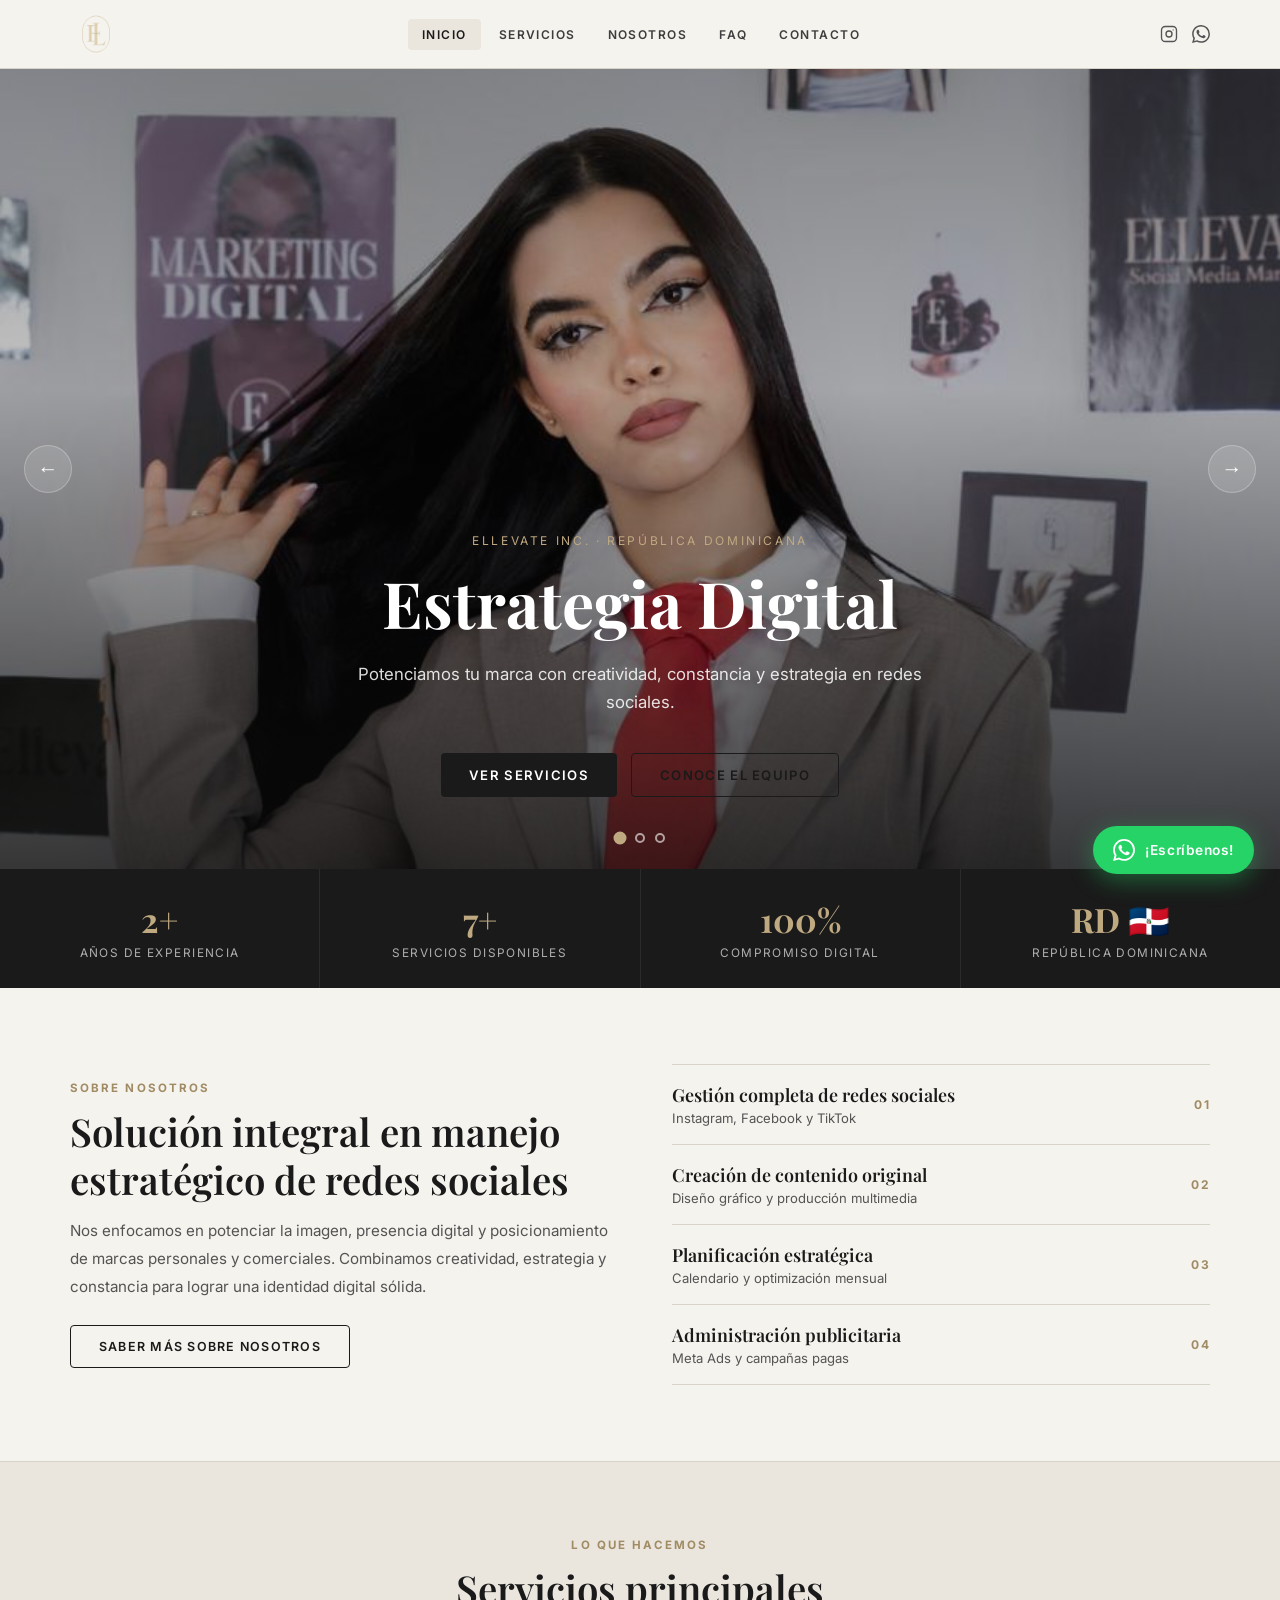
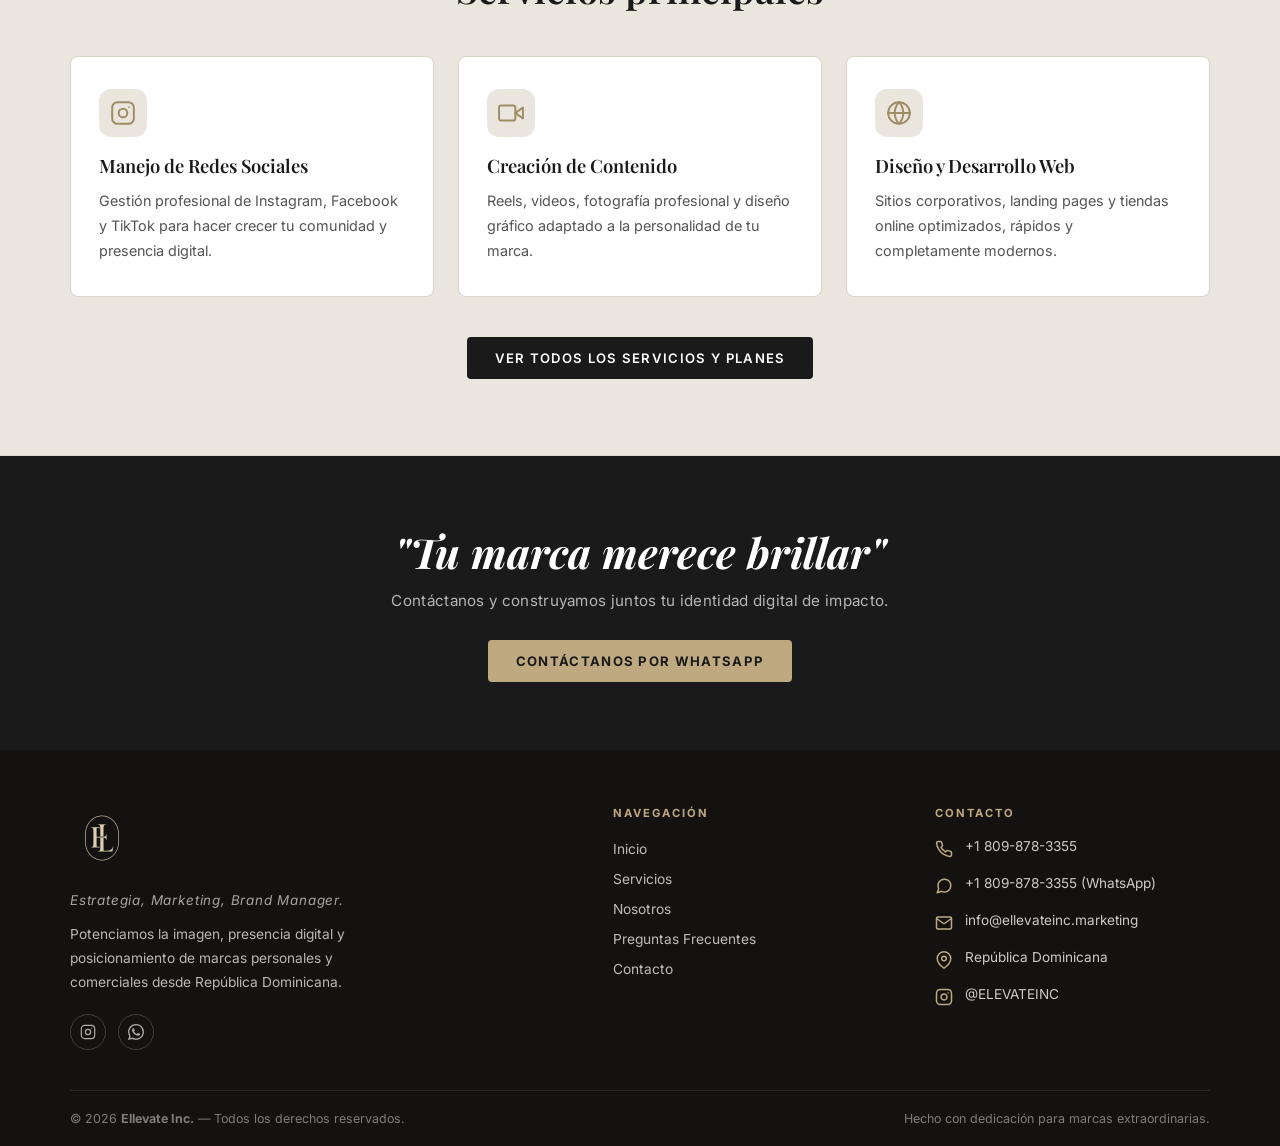
==== index.html @ 8d4e355f "feat: Initial static release for Ellevate Inc. ready for GitHub Pages" ====
<!DOCTYPE html>
<html lang="es">
<head>
  <meta charset="UTF-8">
  <meta name="viewport" content="width=device-width, initial-scale=1.0">
  <meta name="description" content="Ellevate Inc. es tu agencia de estrategia, marketing digital y manejo de redes sociales en República Dominicana. Creatividad, constancia y resultados reales.">
  <meta property="og:title" content="Ellevate Inc. — Agencia de Marketing Digital en República Dominicana">
  <meta property="og:description" content="Estrategia, Marketing, Brand Manager en República Dominicana.">
  <meta property="og:type" content="website">
  <meta property="og:locale" content="es_DO">
  <link rel="icon" href="assets/logos/logo.png" type="image/png">
  <title>Ellevate Inc. — Agencia de Marketing Digital en República Dominicana</title>
  
  <link rel="preconnect" href="https://fonts.googleapis.com">
  <link rel="preconnect" href="https://fonts.gstatic.com" crossorigin>
  <link href="https://fonts.googleapis.com/css2?family=Playfair+Display:ital,wght@0,400;0,500;0,600;0,700;1,400;1,500&family=Inter:wght@300;400;500;600;700&display=swap" rel="stylesheet">
  <link rel="stylesheet" href="css/style.css">
</head>
<body>

  <!-- ======= HEADER ======= -->
  <header class="site-header">
    <div class="container">
      <div class="header-inner">

        <!-- Logo -->
        <a href="index.html" class="logo">
          <img src="assets/logos/logo.png" alt="Ellevate Inc." class="logo-img">
        </a>

        <!-- Hamburger Móvil -->
        <button class="nav-toggle" id="navToggle" aria-label="Abrir menú">
          <span></span><span></span><span></span>
        </button>

        <!-- Navegación Principal -->
        <nav class="main-nav" id="mainNav" aria-label="Menú principal">
          <ul>
            <li><a href="index.html" class="active">Inicio</a></li>
            <li><a href="servicios.html">Servicios</a></li>
            <li><a href="nosotros.html">Nosotros</a></li>
            <li><a href="faq.html">FAQ</a></li>
            <li><a href="contacto.html">Contacto</a></li>
          </ul>
        </nav>

        <!-- Iconos Sociales en Header -->
        <div class="header-socials">
          <a href="https://instagram.com/ELEVATEINC" target="_blank" rel="noopener" aria-label="Instagram">
            <svg viewBox="0 0 24 24" fill="none" stroke="currentColor" stroke-width="1.8" stroke-linecap="round" stroke-linejoin="round">
              <rect x="2" y="2" width="20" height="20" rx="5" ry="5"/>
              <circle cx="12" cy="12" r="4"/>
              <circle cx="17.5" cy="6.5" r=".8" fill="currentColor" stroke="none"/>
            </svg>
          </a>
          <a href="https://wa.me/18098783355" target="_blank" rel="noopener" aria-label="WhatsApp">
            <svg viewBox="0 0 24 24" fill="currentColor">
              <path d="M17.472 14.382c-.297-.149-1.758-.867-2.03-.967-.273-.099-.471-.148-.67.15-.197.297-.767.966-.94 1.164-.173.199-.347.223-.644.075-.297-.15-1.255-.463-2.39-1.475-.883-.788-1.48-1.761-1.653-2.059-.173-.297-.018-.458.13-.606.134-.133.298-.347.446-.52.149-.174.198-.298.298-.497.099-.198.05-.371-.025-.52-.075-.149-.669-1.612-.916-2.207-.242-.579-.487-.5-.669-.51-.173-.008-.371-.01-.57-.01-.198 0-.52.074-.792.372-.272.297-1.04 1.016-1.04 2.479 0 1.462 1.065 2.875 1.213 3.074.149.198 2.096 3.2 5.077 4.487.709.306 1.262.489 1.694.625.712.227 1.36.195 1.871.118.571-.085 1.758-.719 2.006-1.413.248-.694.248-1.289.173-1.413-.074-.124-.272-.198-.57-.347m-5.421 7.403h-.004a9.87 9.87 0 01-5.031-1.378l-.361-.214-3.741.982.998-3.648-.235-.374a9.86 9.86 0 01-1.51-5.26c.001-5.45 4.436-9.884 9.888-9.884 2.64 0 5.122 1.03 6.988 2.898a9.825 9.825 0 012.893 6.994c-.003 5.45-4.437 9.884-9.885 9.884m8.413-18.297A11.815 11.815 0 0012.05 0C5.495 0 .16 5.335.157 11.892c0 2.096.547 4.142 1.588 5.945L.057 24l6.305-1.654a11.882 11.882 0 005.683 1.448h.005c6.554 0 11.89-5.335 11.893-11.893a11.821 11.821 0 00-3.48-8.413z"/>
            </svg>
          </a>
        </div>

      </div>
    </div>
  </header>

  <main>

    <!-- ═══════════════════════════════════════════════
         CARRUSEL PRINCIPAL
    ════════════════════════════════════════════════ -->
    <section class="hero-carousel" id="heroCarousel" aria-label="Carrusel principal">

      <!-- Slide 1 -->
      <div class="slide active" data-index="0">
        <div class="slide-bg" style="background-image:url('assets/ellevate4.jpeg')"></div>
        <div class="slide-overlay"></div>
        <div class="slide-content">
          <span class="slide-eyebrow">Ellevate Inc. · República Dominicana</span>
          <h1 class="slide-title">Estrategia Digital</h1>
          <p class="slide-desc">Potenciamos tu marca con creatividad, constancia y estrategia en redes sociales.</p>
          <div class="slide-cta">
            <a href="servicios.html" class="btn btn-dark">Ver Servicios</a>
            <a href="nosotros.html" class="btn btn-outline">Conoce el equipo</a>
          </div>
        </div>
      </div>

      <!-- Slide 2 -->
      <div class="slide" data-index="1">
        <div class="slide-bg" style="background-image:url('assets/ellevate5.jpeg')"></div>
        <div class="slide-overlay"></div>
        <div class="slide-content">
          <span class="slide-eyebrow">Ellevate Inc. · República Dominicana</span>
          <h1 class="slide-title">Contenido que Conecta</h1>
          <p class="slide-desc">Creamos contenido original que genera comunidad y convierte seguidores en clientes.</p>
          <div class="slide-cta">
            <a href="servicios.html" class="btn btn-dark">Ver Servicios</a>
            <a href="nosotros.html" class="btn btn-outline">Conoce el equipo</a>
          </div>
        </div>
      </div>

      <!-- Slide 3 -->
      <div class="slide" data-index="2">
        <div class="slide-bg" style="background-image:url('assets/ellevate6.jpeg')"></div>
        <div class="slide-overlay"></div>
        <div class="slide-content">
          <span class="slide-eyebrow">Ellevate Inc. · República Dominicana</span>
          <h1 class="slide-title">Resultados Reales</h1>
          <p class="slide-desc">Medimos cada acción y optimizamos para que tu inversión se traduzca en crecimiento.</p>
          <div class="slide-cta">
            <a href="servicios.html" class="btn btn-dark">Ver Servicios</a>
            <a href="nosotros.html" class="btn btn-outline">Conoce el equipo</a>
          </div>
        </div>
      </div>

      <!-- Flechas -->
      <button class="carousel-arrow prev" onclick="carouselMove(-1)" aria-label="Anterior">&#8592;</button>
      <button class="carousel-arrow next" onclick="carouselMove(1)" aria-label="Siguiente">&#8594;</button>

      <!-- Dots -->
      <div class="carousel-dots" id="carouselDots">
        <button class="c-dot active" onclick="goToSlide(0)" aria-label="Slide 1"></button>
        <button class="c-dot" onclick="goToSlide(1)" aria-label="Slide 2"></button>
        <button class="c-dot" onclick="goToSlide(2)" aria-label="Slide 3"></button>
      </div>

    </section>

    <!-- Barra de estadísticas -->
    <div class="stats-strip">
      <div class="stat-pill">
        <span class="stat-num">2+</span>
        <span class="stat-lbl">Años de experiencia</span>
      </div>
      <div class="stat-pill">
        <span class="stat-num">7+</span>
        <span class="stat-lbl">Servicios disponibles</span>
      </div>
      <div class="stat-pill">
        <span class="stat-num">100%</span>
        <span class="stat-lbl">Compromiso digital</span>
      </div>
      <div class="stat-pill">
        <span class="stat-num">RD 🇩🇴</span>
        <span class="stat-lbl">República Dominicana</span>
      </div>
    </div>

    <!-- ═══════════════════════════════════════════════
         SOBRE NOSOTROS
    ════════════════════════════════════════════════ -->
    <section class="section">
      <div class="container">
        <div style="display:grid;grid-template-columns:repeat(auto-fit,minmax(320px,1fr));gap:64px;align-items:center;">
          <div>
            <p class="section-label">Sobre Nosotros</p>
            <h2 class="section-title">Solución integral en manejo estratégico de redes sociales</h2>
            <p style="color:var(--ink-muted);line-height:1.85;margin-bottom:24px;font-size:.95rem;">
              Nos enfocamos en potenciar la imagen, presencia digital y posicionamiento de marcas personales y comerciales. Combinamos creatividad, estrategia y constancia para lograr una identidad digital sólida.
            </p>
            <a href="nosotros.html" class="btn btn-outline" style="font-size:.78rem;">Saber más sobre nosotros</a>
          </div>

          <div>
            <div style="display:flex;flex-direction:column;gap:0;">
              <div class="list-row fade-up">
                <div>
                  <div class="list-row-title">Gestión completa de redes sociales</div>
                  <div style="font-size:.82rem;color:var(--ink-muted);margin-top:4px;">Instagram, Facebook y TikTok</div>
                </div>
                <span style="font-size:.75rem;letter-spacing:.12em;text-transform:uppercase;color:var(--gold-dark);font-weight:700;">01</span>
              </div>
              <div class="list-row fade-up">
                <div>
                  <div class="list-row-title">Creación de contenido original</div>
                  <div style="font-size:.82rem;color:var(--ink-muted);margin-top:4px;">Diseño gráfico y producción multimedia</div>
                </div>
                <span style="font-size:.75rem;letter-spacing:.12em;text-transform:uppercase;color:var(--gold-dark);font-weight:700;">02</span>
              </div>
              <div class="list-row fade-up">
                <div>
                  <div class="list-row-title">Planificación estratégica</div>
                  <div style="font-size:.82rem;color:var(--ink-muted);margin-top:4px;">Calendario y optimización mensual</div>
                </div>
                <span style="font-size:.75rem;letter-spacing:.12em;text-transform:uppercase;color:var(--gold-dark);font-weight:700;">03</span>
              </div>
              <div class="list-row fade-up">
                <div>
                  <div class="list-row-title">Administración publicitaria</div>
                  <div style="font-size:.82rem;color:var(--ink-muted);margin-top:4px;">Meta Ads y campañas pagas</div>
                </div>
                <span style="font-size:.75rem;letter-spacing:.12em;text-transform:uppercase;color:var(--gold-dark);font-weight:700;">04</span>
              </div>
            </div>
          </div>
        </div>
      </div>
    </section>

    <!-- ═══════════════════════════════════════════════
         SERVICIOS DESTACADOS
    ════════════════════════════════════════════════ -->
    <section class="section" style="background:var(--cream-dark);border-top:1px solid var(--border);border-bottom:1px solid var(--border);">
      <div class="container">
        <p class="section-label" style="text-align:center;">Lo que hacemos</p>
        <h2 class="section-title" style="text-align:center;margin-bottom:44px;">Servicios principales</h2>

        <div style="display:grid;grid-template-columns:repeat(auto-fit,minmax(280px,1fr));gap:24px;">

          <!-- Card 1 -->
          <div class="card fade-up">
            <div class="card-icon">
              <svg viewBox="0 0 24 24" fill="none" stroke="currentColor" stroke-width="1.8" stroke-linecap="round" stroke-linejoin="round">
                <rect x="2" y="2" width="20" height="20" rx="5"/>
                <circle cx="12" cy="12" r="4"/>
                <circle cx="17.5" cy="6.5" r=".8" fill="currentColor" stroke="none"/>
              </svg>
            </div>
            <h3 style="font-family:'Playfair Display',serif;font-size:1.15rem;font-weight:600;color:var(--ink);margin-bottom:10px;">
              Manejo de Redes Sociales
            </h3>
            <p style="color:var(--ink-muted);font-size:.90rem;line-height:1.75;">
              Gestión profesional de Instagram, Facebook y TikTok para hacer crecer tu comunidad y presencia digital.
            </p>
          </div>

          <!-- Card 2 -->
          <div class="card fade-up">
            <div class="card-icon">
              <svg viewBox="0 0 24 24" fill="none" stroke="currentColor" stroke-width="1.8" stroke-linecap="round" stroke-linejoin="round">
                <polygon points="23 7 16 12 23 17 23 7"/>
                <rect x="1" y="5" width="15" height="14" rx="2"/>
              </svg>
            </div>
            <h3 style="font-family:'Playfair Display',serif;font-size:1.15rem;font-weight:600;color:var(--ink);margin-bottom:10px;">
              Creación de Contenido
            </h3>
            <p style="color:var(--ink-muted);font-size:.90rem;line-height:1.75;">
              Reels, videos, fotografía profesional y diseño gráfico adaptado a la personalidad de tu marca.
            </p>
          </div>

          <!-- Card 3 -->
          <div class="card fade-up">
            <div class="card-icon">
              <svg viewBox="0 0 24 24" fill="none" stroke="currentColor" stroke-width="1.8" stroke-linecap="round" stroke-linejoin="round">
                <circle cx="12" cy="12" r="10"/>
                <line x1="2" y1="12" x2="22" y2="12"/>
                <path d="M12 2a15.3 15.3 0 0 1 4 10 15.3 15.3 0 0 1-4 10 15.3 15.3 0 0 1-4-10 15.3 15.3 0 0 1 4-10z"/>
              </svg>
            </div>
            <h3 style="font-family:'Playfair Display',serif;font-size:1.15rem;font-weight:600;color:var(--ink);margin-bottom:10px;">
              Diseño y Desarrollo Web
            </h3>
            <p style="color:var(--ink-muted);font-size:.90rem;line-height:1.75;">
              Sitios corporativos, landing pages y tiendas online optimizados, rápidos y completamente modernos.
            </p>
          </div>

        </div>

        <div style="text-align:center;margin-top:40px;">
          <a href="servicios.html" class="btn btn-dark">Ver todos los servicios y planes</a>
        </div>
      </div>
    </section>

    <!-- ═══════════════════════════════════════════════
         CTA BANDA CONTACTO
    ════════════════════════════════════════════════ -->
    <section class="cta-band">
      <div class="container">
        <h2>"Tu marca merece brillar"</h2>
        <p>Contáctanos y construyamos juntos tu identidad digital de impacto.</p>
        <a href="https://wa.me/18098783355?text=Hola%20Ellevate%2C%20quiero%20información%20sobre%20sus%20servicios."
           target="_blank" rel="noopener"
           class="btn btn-gold">
          Contáctanos por WhatsApp
        </a>
      </div>
    </section>

  </main>

  <!-- ======= FOOTER ======= -->
  <footer class="site-footer">
    <div class="container">

      <div class="footer-main">

        <!-- Col 1: Marca -->
        <div class="footer-brand">
          <a href="index.html" class="logo" style="margin-bottom:12px;display:inline-flex;">
            <img src="assets/logos/logo.png" alt="Ellevate Inc." class="logo-img" style="height:64px;width:auto;">
          </a>
          <div class="footer-slogan">Estrategia, Marketing, Brand Manager.</div>
          <p class="footer-desc">Potenciamos la imagen, presencia digital y posicionamiento de marcas personales y comerciales desde República Dominicana.</p>

          <div class="footer-social">
            <a href="https://instagram.com/ELEVATEINC" target="_blank" rel="noopener" aria-label="Instagram">
              <svg viewBox="0 0 24 24" fill="none" stroke="currentColor" stroke-width="1.8" stroke-linecap="round" stroke-linejoin="round">
                <rect x="2" y="2" width="20" height="20" rx="5" ry="5"/>
                <circle cx="12" cy="12" r="4"/>
                <circle cx="17.5" cy="6.5" r=".8" fill="currentColor" stroke="none"/>
              </svg>
            </a>
            <a href="https://wa.me/18098783355" target="_blank" rel="noopener" aria-label="WhatsApp">
              <svg viewBox="0 0 24 24" fill="currentColor">
                <path d="M17.472 14.382c-.297-.149-1.758-.867-2.03-.967-.273-.099-.471-.148-.67.15-.197.297-.767.966-.94 1.164-.173.199-.347.223-.644.075-.297-.15-1.255-.463-2.39-1.475-.883-.788-1.48-1.761-1.653-2.059-.173-.297-.018-.458.13-.606.134-.133.298-.347.446-.52.149-.174.198-.298.298-.497.099-.198.05-.371-.025-.52-.075-.149-.669-1.612-.916-2.207-.242-.579-.487-.5-.669-.51-.173-.008-.371-.01-.57-.01-.198 0-.52.074-.792.372-.272.297-1.04 1.016-1.04 2.479 0 1.462 1.065 2.875 1.213 3.074.149.198 2.096 3.2 5.077 4.487.709.306 1.262.489 1.694.625.712.227 1.36.195 1.871.118.571-.085 1.758-.719 2.006-1.413.248-.694.248-1.289.173-1.413-.074-.124-.272-.198-.57-.347m-5.421 7.403h-.004a9.87 9.87 0 01-5.031-1.378l-.361-.214-3.741.982.998-3.648-.235-.374a9.86 9.86 0 01-1.51-5.26c.001-5.45 4.436-9.884 9.888-9.884 2.64 0 5.122 1.03 6.988 2.898a9.825 9.825 0 012.893 6.994c-.003 5.45-4.437 9.884-9.885 9.884m8.413-18.297A11.815 11.815 0 0012.05 0C5.495 0 .16 5.335.157 11.892c0 2.096.547 4.142 1.588 5.945L.057 24l6.305-1.654a11.882 11.882 0 005.683 1.448h.005c6.554 0 11.89-5.335 11.893-11.893a11.821 11.821 0 00-3.48-8.413z"/>
              </svg>
            </a>
          </div>
        </div>

        <!-- Col 2: Navegación -->
        <div class="footer-col">
          <h4>Navegación</h4>
          <ul>
            <li><a href="index.html">Inicio</a></li>
            <li><a href="servicios.html">Servicios</a></li>
            <li><a href="nosotros.html">Nosotros</a></li>
            <li><a href="faq.html">Preguntas Frecuentes</a></li>
            <li><a href="contacto.html">Contacto</a></li>
          </ul>
        </div>

        <!-- Col 3: Contacto -->
        <div class="footer-col">
          <h4>Contacto</h4>

          <div class="footer-contact-item">
            <span class="icon">
              <svg viewBox="0 0 24 24" width="18" height="18" stroke="currentColor" stroke-width="2" fill="none" stroke-linecap="round" stroke-linejoin="round">
                <path d="M22 16.92v3a2 2 0 0 1-2.18 2 19.79 19.79 0 0 1-8.63-3.07 19.5 19.5 0 0 1-6-6 19.79 19.79 0 0 1-3.07-8.67A2 2 0 0 1 4.11 2h3a2 2 0 0 1 2 1.72 12.84 12.84 0 0 0 .7 2.81 2 2 0 0 1-.45 2.11L8.09 9.91a16 16 0 0 0 6 6l1.27-1.27a2 2 0 0 1 2.11-.45 12.84 12.84 0 0 0 2.81.7A2 2 0 0 1 22 16.92z"></path>
              </svg>
            </span>
            <div><a href="tel:+18098783355">+1 809-878-3355</a></div>
          </div>

          <div class="footer-contact-item">
            <span class="icon">
              <svg viewBox="0 0 24 24" width="18" height="18" stroke="currentColor" stroke-width="2" fill="none" stroke-linecap="round" stroke-linejoin="round">
                <path d="M21 11.5a8.38 8.38 0 0 1-.9 3.8 8.5 8.5 0 0 1-7.6 4.7 8.38 8.38 0 0 1-3.8-.9L3 21l1.9-5.7a8.38 8.38 0 0 1-.9-3.8 8.5 8.5 0 0 1 4.7-7.6 8.38 8.38 0 0 1 3.8-.9h.5a8.48 8.48 0 0 1 8 8v.5z"></path>
              </svg>
            </span>
            <div><a href="https://wa.me/18098783355" target="_blank" rel="noopener">+1 809-878-3355 (WhatsApp)</a></div>
          </div>

          <div class="footer-contact-item">
            <span class="icon">
              <svg viewBox="0 0 24 24" width="18" height="18" stroke="currentColor" stroke-width="2" fill="none" stroke-linecap="round" stroke-linejoin="round">
                <path d="M4 4h16c1.1 0 2 .9 2 2v12c0 1.1-.9 2-2 2H4c-1.1 0-2-.9-2-2V6c0-1.1.9-2 2-2z"></path>
                <polyline points="22,6 12,13 2,6"></polyline>
              </svg>
            </span>
            <div><a href="mailto:info@ellevateinc.marketing">info@ellevateinc.marketing</a></div>
          </div>

          <div class="footer-contact-item">
            <span class="icon">
              <svg viewBox="0 0 24 24" width="18" height="18" stroke="currentColor" stroke-width="2" fill="none" stroke-linecap="round" stroke-linejoin="round">
                <path d="M21 10c0 7-9 13-9 13s-9-6-9-13a9 9 0 0 1 18 0z"></path>
                <circle cx="12" cy="10" r="3"></circle>
              </svg>
            </span>
            <div><span>República Dominicana</span></div>
          </div>

          <div class="footer-contact-item">
            <span class="icon">
              <svg viewBox="0 0 24 24" width="18" height="18" stroke="currentColor" stroke-width="2" fill="none" stroke-linecap="round" stroke-linejoin="round">
                <rect x="2" y="2" width="20" height="20" rx="5" ry="5"></rect>
                <path d="M16 11.37A4 4 0 1 1 12.63 8 4 4 0 0 1 16 11.37z"></path>
                <line x1="17.5" y1="6.5" x2="17.51" y2="6.5"></line>
              </svg>
            </span>
            <div><a href="https://instagram.com/ELEVATEINC" target="_blank" rel="noopener">@ELEVATEINC</a></div>
          </div>

        </div>

      </div>

      <div class="footer-bottom">
        <span>&copy; 2026 <strong>Ellevate Inc.</strong> — Todos los derechos reservados.</span>
        <span>Hecho con dedicación para marcas extraordinarias.</span>
      </div>

    </div>
  </footer>

  <!-- ======= BOTÓN FLOTANTE WHATSAPP ======= -->
  <a href="https://wa.me/18098783355?text=Hola%20Ellevate%20Inc.%2C%20me%20interesa%20obtener%20información."
     class="whatsapp-float"
     target="_blank"
     rel="noopener"
     aria-label="Contactar por WhatsApp">
    <svg viewBox="0 0 24 24" fill="currentColor" aria-hidden="true">
      <path d="M17.472 14.382c-.297-.149-1.758-.867-2.03-.967-.273-.099-.471-.148-.67.15-.197.297-.767.966-.94 1.164-.173.199-.347.223-.644.075-.297-.15-1.255-.463-2.39-1.475-.883-.788-1.48-1.761-1.653-2.059-.173-.297-.018-.458.13-.606.134-.133.298-.347.446-.52.149-.174.198-.298.298-.497.099-.198.05-.371-.025-.52-.075-.149-.669-1.612-.916-2.207-.242-.579-.487-.5-.669-.51-.173-.008-.371-.01-.57-.01-.198 0-.52.074-.792.372-.272.297-1.04 1.016-1.04 2.479 0 1.462 1.065 2.875 1.213 3.074.149.198 2.096 3.2 5.077 4.487.709.306 1.262.489 1.694.625.712.227 1.36.195 1.871.118.571-.085 1.758-.719 2.006-1.413.248-.694.248-1.289.173-1.413-.074-.124-.272-.198-.57-.347m-5.421 7.403h-.004a9.87 9.87 0 01-5.031-1.378l-.361-.214-3.741.982.998-3.648-.235-.374a9.86 9.86 0 01-1.51-5.26c.001-5.45 4.436-9.884 9.888-9.884 2.64 0 5.122 1.03 6.988 2.898a9.825 9.825 0 012.893 6.994c-.003 5.45-4.437 9.884-9.885 9.884m8.413-18.297A11.815 11.815 0 0012.05 0C5.495 0 .16 5.335.157 11.892c0 2.096.547 4.142 1.588 5.945L.057 24l6.305-1.654a11.882 11.882 0 005.683 1.448h.005c6.554 0 11.89-5.335 11.893-11.893a11.821 11.821 0 00-3.48-8.413z"/>
    </svg>
    <span class="wa-label">¡Escríbenos!</span>
  </a>

  <!-- Scripts -->
  <script src="js/main.js"></script>
</body>
</html>
---- css/style.css ----
/* =============================================
   ELLEVATE INC. — ESTILOS GLOBALES
   Estrategia, Marketing, Brand Manager.
   ============================================= */

@import url('https://fonts.googleapis.com/css2?family=Playfair+Display:ital,wght@0,400;0,500;0,600;0,700;1,400;1,500&family=Inter:wght@300;400;500;600;700&display=swap');

:root {
  /* Paleta editorial */
  --cream:       #F5F3EE;
  --cream-dark:  #EAE6DE;
  --ink:         #1A1A1A;
  --ink-soft:    #3D3D3D;
  --ink-muted:   #545454;
  --gold:        #BFA980;
  --gold-dark:   #A08B64;
  --white:       #FFFFFF;
  --border:      #D8D3C9;
  --border-dark: #C5BEB2;

  /* Footer oscuro */
  --footer-bg:   #141210;
  --footer-text: rgba(255,255,255,.78);

  /* Spacing & radius */
  --radius-sm:  4px;
  --radius:     8px;
  --radius-lg:  16px;
  --shadow:     0 2px 20px rgba(26,26,26,.08);
  --shadow-lg:  0 8px 40px rgba(26,26,26,.12);
  --transition: .3s ease;
}

*, *::before, *::after { box-sizing: border-box; margin: 0; padding: 0; }
html { scroll-behavior: smooth; }

body {
  font-family: 'Inter', sans-serif;
  background: var(--cream);
  color: var(--ink);
  min-height: 100vh;
  display: flex;
  flex-direction: column;
}

a { text-decoration: none; color: inherit; }
img { max-width: 100%; display: block; }

/* =============================================
   CONTAINER
   ============================================= */
.container {
  width: min(1140px, 92%);
  margin: 0 auto;
}

/* =============================================
   HEADER — Minimal Editorial
   ============================================= */
.site-header {
  background: var(--cream);
  border-bottom: 1px solid var(--border);
  position: sticky;
  top: 0;
  z-index: 1000;
}

.header-inner {
  display: flex;
  align-items: center;
  justify-content: space-between;
  height: 68px;
}

/* Logo */
.logo {
  display: flex;
  align-items: center;
  gap: 8px;
  text-decoration: none;
}

.logo-img {
  height: 52px;
  width: auto;
  object-fit: contain;
  display: block;
}

.logo-mark {
  font-size: 1.2rem;
  color: var(--gold);
  line-height: 1;
}

.logo-wordmark {
  font-family: 'Inter', sans-serif;
  font-size: .88rem;
  font-weight: 700;
  letter-spacing: .18em;
  color: var(--ink);
  text-transform: uppercase;
}

/* Nav */
.main-nav ul {
  list-style: none;
  display: flex;
  align-items: center;
  gap: 4px;
}

.main-nav a {
  font-size: .75rem;
  font-weight: 600;
  letter-spacing: .12em;
  text-transform: uppercase;
  color: var(--ink-soft);
  padding: 8px 14px;
  border-radius: var(--radius-sm);
  transition: var(--transition);
  display: block;
}

.main-nav a:hover,
.main-nav a.active {
  color: var(--ink);
  background: var(--cream-dark);
}

/* Redes en Header */
.header-socials {
  display: flex;
  align-items: center;
  gap: 14px;
}

.header-socials a {
  color: var(--ink-muted);
  transition: var(--transition);
  display: flex;
  align-items: center;
}

.header-socials a:hover { color: var(--ink); }
.header-socials svg { width: 18px; height: 18px; }

/* Botón Hamburguesa */
.nav-toggle {
  display: none;
  background: none;
  border: none;
  cursor: pointer;
  flex-direction: column;
  gap: 5px;
  padding: 8px;
}

.nav-toggle span {
  display: block;
  width: 22px;
  height: 2px;
  background: var(--ink);
  border-radius: 2px;
  transition: var(--transition);
}

.nav-toggle.open span:nth-child(1) {
  transform: translateY(7px) rotate(45deg);
}
.nav-toggle.open span:nth-child(2) {
  opacity: 0;
}
.nav-toggle.open span:nth-child(3) {
  transform: translateY(-7px) rotate(-45deg);
}

/* =============================================
   MAIN & HEROES
   ============================================= */
main { flex: 1; }

.page-hero {
  padding: 80px 0 60px;
  border-bottom: 1px solid var(--border);
}

.page-hero.hero-home {
  text-align: center;
  padding: 100px 0 80px;
}

.hero-eyebrow {
  font-size: .74rem;
  font-weight: 600;
  letter-spacing: .2em;
  text-transform: uppercase;
  color: var(--gold-dark);
  margin-bottom: 16px;
}

.page-hero:not(.hero-home) h1 {
  font-family: 'Playfair Display', serif;
  font-size: clamp(2rem, 5vw, 3.2rem);
  font-weight: 600;
  color: var(--ink);
  margin-bottom: 10px;
}

.page-hero:not(.hero-home) p {
  color: var(--ink-muted);
  font-size: .95rem;
  letter-spacing: .02em;
}

/* Breadcrumb */
.breadcrumb {
  display: flex;
  gap: 8px;
  margin-top: 14px;
  font-size: .78rem;
  color: var(--ink-muted);
  letter-spacing: .04em;
}

.breadcrumb a { color: var(--gold-dark); }
.breadcrumb a:hover { text-decoration: underline; }

/* =============================================
   CARRUSEL (HERO DINÁMICO)
   ============================================= */
.hero-carousel {
  position: relative;
  width: 100%;
  height: 90vh;
  min-height: 560px;
  max-height: 800px;
  overflow: hidden;
  background: #0a0a0a;
}

.hero-carousel .slide {
  position: absolute;
  inset: 0;
  opacity: 0;
  transition: opacity 1s ease;
  z-index: 1;
}
.hero-carousel .slide.active { opacity: 1; z-index: 2; }

.hero-carousel .slide-bg {
  position: absolute;
  inset: 0;
  background-size: cover;
  background-position: 50% 20%;
  background-repeat: no-repeat;
  transform: scale(1.04);
  transition: transform 6s ease;
}
.hero-carousel .slide.active .slide-bg { transform: scale(1); }

.slide-overlay {
  position: absolute;
  inset: 0;
  background: linear-gradient(
    to bottom,
    rgba(10,10,10,0.40) 0%,
    rgba(10,10,10,0.25) 40%,
    rgba(10,10,10,0.78) 100%
  );
  z-index: 1;
}

.slide-content {
  position: absolute;
  bottom: 0; left: 50%;
  transform: translateX(-50%);
  z-index: 2;
  padding: 60px 24px 72px;
  max-width: 880px;
  width: 100%;
  text-align: center;
}

.slide-eyebrow {
  display: inline-block;
  font-size: .75rem;
  letter-spacing: .22em;
  text-transform: uppercase;
  color: var(--gold);
  margin-bottom: 18px;
  opacity: 0;
  transform: translateY(20px);
  transition: opacity .7s .3s, transform .7s .3s;
}
.slide.active .slide-eyebrow { opacity: 1; transform: translateY(0); }

.slide-title {
  font-family: 'Playfair Display', serif;
  font-size: clamp(2.4rem, 5vw, 4.2rem);
  font-weight: 700;
  color: #fff;
  line-height: 1.15;
  margin-bottom: 20px;
  opacity: 0;
  transform: translateY(24px);
  transition: opacity .7s .5s, transform .7s .5s;
}
.slide.active .slide-title { opacity: 1; transform: translateY(0); }

.slide-desc {
  font-size: 1.05rem;
  color: rgba(255,255,255,.86);
  line-height: 1.7;
  max-width: 580px;
  margin: 0 auto 36px;
  opacity: 0;
  transform: translateY(20px);
  transition: opacity .7s .65s, transform .7s .65s;
}
.slide.active .slide-desc { opacity: 1; transform: translateY(0); }

.slide-cta {
  display: flex; gap: 14px; justify-content: center; flex-wrap: wrap;
  opacity: 0;
  transform: translateY(16px);
  transition: opacity .7s .8s, transform .7s .8s;
}
.slide.active .slide-cta { opacity: 1; transform: translateY(0); }

/* Controles de carrusel */
.carousel-dots {
  position: absolute;
  bottom: 26px; left: 0; right: 0;
  z-index: 10;
  display: flex;
  justify-content: center;
  gap: 10px;
}
.c-dot {
  width: 10px; height: 10px;
  border-radius: 50%;
  border: 2px solid rgba(255,255,255,.6);
  background: transparent;
  cursor: pointer;
  transition: all .3s;
  padding: 0;
  appearance: none;
}
.c-dot.active { background: var(--gold); border-color: var(--gold); transform: scale(1.3); }

.carousel-arrow {
  position: absolute;
  top: 50%; transform: translateY(-50%);
  z-index: 10;
  background: rgba(255,255,255,.12);
  border: 1.5px solid rgba(255,255,255,.25);
  color: #fff;
  width: 48px; height: 48px;
  border-radius: 50%;
  font-size: 1.3rem;
  cursor: pointer;
  display: flex; align-items: center; justify-content: center;
  transition: background .2s, border-color .2s;
  appearance: none;
}
.carousel-arrow:hover { background: rgba(255,255,255,.28); border-color: #fff; }
.carousel-arrow.prev { left: 24px; }
.carousel-arrow.next { right: 24px; }

/* =============================================
   STATS STRIP
   ============================================= */
.stats-strip {
  background: var(--ink);
  display: flex;
  justify-content: center;
  flex-wrap: wrap;
}
.stat-pill {
  flex: 1; min-width: 160px;
  padding: 28px 24px;
  text-align: center;
  border-right: 1px solid rgba(255,255,255,.08);
}
.stat-pill:last-child { border-right: none; }
.stat-num {
  font-family: 'Playfair Display', serif;
  font-size: 2.1rem;
  font-weight: 700;
  color: var(--gold);
  display: block;
}
.stat-lbl {
  font-size: .74rem;
  letter-spacing: .12em;
  text-transform: uppercase;
  color: rgba(255,255,255,.65);
  margin-top: 5px;
  display: block;
}

/* =============================================
   SECTIONS
   ============================================= */
.section { padding: 76px 0; }
.section-sm { padding: 48px 0; }

.section-title {
  font-family: 'Playfair Display', serif;
  font-size: clamp(1.7rem, 3.5vw, 2.4rem);
  font-weight: 600;
  color: var(--ink);
  margin-bottom: 14px;
  line-height: 1.25;
}

.section-label {
  font-size: .72rem;
  font-weight: 700;
  letter-spacing: .18em;
  text-transform: uppercase;
  color: var(--gold-dark);
  margin-bottom: 12px;
}

/* =============================================
   CARDS & FADE-UP ANIMATION
   ============================================= */
.card {
  background: var(--white);
  border: 1px solid var(--border);
  border-radius: var(--radius);
  padding: 32px 28px;
  transition: transform .3s ease, box-shadow .3s ease, border-color .3s ease;
}

.card:hover {
  box-shadow: 0 8px 32px rgba(26,26,26,.10);
  transform: translateY(-4px);
  border-color: var(--gold);
}

.card-icon {
  width: 48px; height: 48px;
  padding: 10px;
  border-radius: 12px;
  background: var(--cream-dark);
  color: var(--gold-dark);
  margin-bottom: 16px;
  display: inline-flex;
  align-items: center;
  justify-content: center;
}
.card-icon svg { width: 26px; height: 26px; }

.fade-up {
  opacity: 0;
  transform: translateY(28px);
  transition: opacity .65s ease, transform .65s ease;
}
.fade-up.visible {
  opacity: 1;
  transform: translateY(0);
}

/* =============================================
   BUTTONS
   ============================================= */
.btn {
  display: inline-flex;
  align-items: center;
  justify-content: center;
  gap: 8px;
  padding: 13px 28px;
  font-size: .82rem;
  font-weight: 600;
  letter-spacing: .1em;
  text-transform: uppercase;
  border-radius: var(--radius-sm);
  transition: var(--transition);
  cursor: pointer;
  border: none;
}

.btn-dark {
  background: var(--ink);
  color: var(--white);
}
.btn-dark:hover {
  background: var(--ink-soft);
  color: var(--white);
  transform: translateY(-1px);
}

.btn-outline {
  border: 1.5px solid var(--ink);
  color: var(--ink);
  background: transparent;
}
.btn-outline:hover {
  background: var(--ink);
  color: var(--white);
  transform: translateY(-1px);
}

.btn-gold {
  background: var(--gold);
  color: var(--ink);
  font-weight: 700;
}
.btn-gold:hover {
  background: var(--gold-dark);
  color: #fff;
  transform: translateY(-1px);
}

/* =============================================
   LIST ROW (PILARES Y SERVICIOS)
   ============================================= */
.list-row {
  display: flex;
  align-items: center;
  justify-content: space-between;
  padding: 18px 0;
  border-bottom: 1px solid var(--border);
}
.list-row:first-child { border-top: 1px solid var(--border); }

.list-row-title {
  font-family: 'Playfair Display', serif;
  font-size: 1.12rem;
  font-weight: 600;
  color: var(--ink);
}

/* =============================
   CTA BAND
   ============================= */
.cta-band {
  background: var(--ink);
  padding: 68px 0;
  text-align: center;
}
.cta-band h2 {
  font-family: 'Playfair Display', serif;
  font-size: clamp(1.8rem, 3.5vw, 2.6rem);
  color: var(--white);
  margin-bottom: 12px;
  font-style: italic;
}
.cta-band p {
  color: rgba(255,255,255,.68);
  font-size: .95rem;
  margin-bottom: 30px;
  letter-spacing: .02em;
}

/* =============================================
   FOOTER
   ============================================= */
.site-footer {
  background: var(--footer-bg);
  color: var(--footer-text);
  margin-top: auto;
}

.footer-main {
  display: grid;
  grid-template-columns: 1.8fr 1fr 1fr;
  gap: 48px;
  padding: 56px 0 40px;
}

.footer-brand .logo-wordmark { color: var(--white); }
.footer-brand .logo-mark { color: var(--gold); }

.footer-slogan {
  font-size: .84rem;
  color: rgba(255,255,255,.62);
  margin-top: 10px;
  letter-spacing: .06em;
  font-style: italic;
}

.footer-desc {
  margin-top: 14px;
  font-size: .86rem;
  line-height: 1.75;
  color: rgba(255,255,255,.70);
  max-width: 320px;
}

.footer-col h4 {
  font-size: .70rem;
  font-weight: 700;
  letter-spacing: .18em;
  text-transform: uppercase;
  color: var(--gold);
  margin-bottom: 18px;
}

.footer-col ul { list-style: none; }
.footer-col ul li { margin-bottom: 10px; }
.footer-col ul li a {
  font-size: .86rem;
  color: rgba(255,255,255,.72);
  transition: var(--transition);
}
.footer-col ul li a:hover { color: var(--white); }

.footer-contact-item {
  display: flex;
  gap: 12px;
  align-items: flex-start;
  margin-bottom: 14px;
  font-size: .85rem;
}
.footer-contact-item .icon { color: var(--gold); flex-shrink: 0; margin-top: 2px; }
.footer-contact-item a { color: rgba(255,255,255,.78); transition: var(--transition); }
.footer-contact-item a:hover { color: var(--gold); }
.footer-contact-item span { color: rgba(255,255,255,.78); }

.footer-social {
  display: flex;
  gap: 12px;
  margin-top: 20px;
}
.footer-social a {
  width: 36px; height: 36px;
  border: 1px solid rgba(255,255,255,.18);
  border-radius: 50%;
  display: flex; align-items: center; justify-content: center;
  color: rgba(255,255,255,.65);
  transition: var(--transition);
}
.footer-social a:hover {
  border-color: var(--gold);
  color: var(--gold);
  background: rgba(255,255,255,.05);
}
.footer-social svg { width: 16px; height: 16px; }

.footer-bottom {
  border-top: 1px solid rgba(255,255,255,.08);
  padding: 20px 0;
  display: flex;
  justify-content: space-between;
  align-items: center;
  font-size: .78rem;
  color: rgba(255,255,255,.45);
  flex-wrap: wrap;
  gap: 10px;
}
.footer-bottom a { color: var(--gold); }

/* =============================================
   BOTÓN FLOTANTE WHATSAPP
   ============================================= */
.whatsapp-float {
  position: fixed;
  bottom: 26px;
  right: 26px;
  z-index: 9999;
  display: flex;
  align-items: center;
  gap: 10px;
  background: #25d366;
  color: #fff;
  padding: 13px 20px;
  border-radius: 50px;
  box-shadow: 0 6px 24px rgba(37,211,102,.40);
  font-size: .86rem;
  font-weight: 600;
  letter-spacing: .04em;
  text-decoration: none;
  transition: transform .3s ease, box-shadow .3s ease;
  animation: wa-pulse 2.8s infinite;
}
.whatsapp-float svg { width: 22px; height: 22px; flex-shrink: 0; }
.whatsapp-float:hover {
  transform: scale(1.05) translateY(-2px);
  box-shadow: 0 10px 32px rgba(37,211,102,.55);
  color: #fff;
}
@keyframes wa-pulse {
  0%,100% { box-shadow: 0 6px 24px rgba(37,211,102,.40); }
  50%      { box-shadow: 0 6px 36px rgba(37,211,102,.65); }
}

/* =============================================
   NOSOTROS: HISTORIA, MISIÓN/VISIÓN Y EQUIPO
   ============================================= */
.nos-img-wrap {
  position: relative;
  border-radius: 12px;
  overflow: hidden;
  aspect-ratio: 4/3;
  box-shadow: var(--shadow);
}
.nos-img-wrap img {
  width: 100%; height: 100%;
  object-fit: cover;
  display: block;
  transition: transform .5s ease;
}
.nos-img-wrap:hover img { transform: scale(1.04); }

.nos-img-badge {
  position: absolute;
  bottom: 18px; left: 18px;
  background: var(--gold);
  color: var(--ink);
  font-size: .74rem;
  font-weight: 700;
  letter-spacing: .12em;
  text-transform: uppercase;
  padding: 6px 14px;
  border-radius: 20px;
}

.mv-card {
  background: #fff;
  border-radius: 12px;
  padding: 32px 28px;
  box-shadow: 0 2px 12px rgba(0,0,0,.06);
  border-top: 3px solid var(--gold);
  transition: transform .25s, box-shadow .25s;
}
.mv-card:hover {
  transform: translateY(-4px);
  box-shadow: 0 8px 28px rgba(0,0,0,.10);
}
.mv-icon { margin-bottom: 16px; }
.mv-icon svg { width: 36px; height: 36px; stroke: var(--gold); fill: none; }
.mv-label {
  font-family: 'Playfair Display', serif;
  font-size: 1.2rem;
  font-weight: 700;
  color: var(--ink);
  margin-bottom: 12px;
}
.mv-text {
  color: var(--ink-muted);
  font-size: .92rem;
  line-height: 1.78;
}

.valores-wrap {
  display: flex;
  flex-wrap: wrap;
  gap: 10px;
  margin-top: 14px;
}
.valor-pill {
  background: var(--cream-dark);
  border: 1.5px solid var(--border-dark);
  border-radius: 20px;
  padding: 6px 16px;
  font-size: .82rem;
  font-weight: 600;
  color: var(--ink-soft);
  letter-spacing: .03em;
}

.team-card {
  text-align: center;
  padding: 36px 24px;
  background: var(--white);
  border: 1px solid var(--border);
  border-radius: var(--radius);
  transition: transform .3s, box-shadow .3s;
}
.team-card:hover {
  transform: translateY(-4px);
  box-shadow: var(--shadow);
}
.team-avatar {
  width: 90px; height: 90px;
  border-radius: 50%;
  margin: 0 auto 16px;
  overflow: hidden;
  border: 2px solid var(--border-dark);
  background: var(--cream-dark);
  display: flex; align-items: center; justify-content: center;
}
.team-avatar img {
  width: 100%; height: 100%;
  object-fit: cover;
}
.team-name {
  font-family: 'Playfair Display', serif;
  font-size: 1.15rem;
  font-weight: 600;
  color: var(--ink);
  margin-bottom: 4px;
}
.team-role {
  font-size: .78rem;
  letter-spacing: .12em;
  text-transform: uppercase;
  color: var(--gold-dark);
  font-weight: 600;
}

/* =============================================
   PLANES COMPARATIVOS
   ============================================= */
.plan-table {
  width: 100%;
  border-collapse: collapse;
  font-size: .90rem;
  background: var(--white);
  border-radius: var(--radius);
  overflow: hidden;
  box-shadow: var(--shadow);
}
.plan-table th {
  font-family: 'Playfair Display', serif;
  font-size: 1.05rem;
  font-weight: 600;
  color: var(--ink);
  padding: 18px 20px;
  text-align: left;
  background: var(--cream-dark);
  border: 1px solid var(--border);
}
.plan-table td {
  padding: 15px 20px;
  border: 1px solid var(--border);
  color: var(--ink-soft);
  vertical-align: middle;
}
.plan-table tr:hover td {
  background: rgba(191,169,128,.04);
}

/* =============================================
   FAQ ACORDEÓN
   ============================================= */
.faq-hero { padding: 80px 0 60px; border-bottom: 1px solid var(--border); }
.faq-list { max-width: 800px; margin: 0 auto; }
.faq-item {
  border-bottom: 1px solid var(--border);
  overflow: hidden;
}
.faq-item:first-child { border-top: 1px solid var(--border); }

.faq-btn {
  width: 100%;
  background: none;
  border: none;
  padding: 22px 0;
  text-align: left;
  cursor: pointer;
  display: flex;
  align-items: center;
  justify-content: space-between;
  gap: 16px;
  font-family: 'Playfair Display', serif;
  font-size: 1.1rem;
  font-weight: 600;
  color: var(--ink);
  transition: color .25s;
}
.faq-btn:hover { color: var(--gold-dark); }

.faq-btn .faq-icon {
  width: 28px; height: 28px; flex-shrink: 0;
  border-radius: 50%;
  border: 1.5px solid var(--border-dark);
  display: flex; align-items: center; justify-content: center;
  transition: transform .3s ease, background .3s, border-color .3s;
}
.faq-btn .faq-icon svg { width: 12px; height: 12px; stroke: var(--ink-muted); transition: transform .3s; }

.faq-btn[aria-expanded="true"] .faq-icon {
  background: var(--gold); border-color: var(--gold);
}
.faq-btn[aria-expanded="true"] .faq-icon svg { transform: rotate(45deg); stroke: var(--ink); }

.faq-body {
  max-height: 0;
  overflow: hidden;
  transition: max-height .4s ease, padding .3s;
}
.faq-body.open { max-height: 350px; padding-bottom: 22px; }
.faq-body p {
  color: var(--ink-muted);
  line-height: 1.85;
  font-size: .95rem;
}

.faq-cta {
  margin-top: 52px;
  padding: 38px 24px;
  background: var(--cream-dark);
  border: 1px solid var(--border);
  border-radius: var(--radius-lg);
  text-align: center;
}
.faq-cta h3 {
  font-family: 'Playfair Display', serif;
  font-size: 1.45rem;
  color: var(--ink);
  margin-bottom: 10px;
}
.faq-cta p { color: var(--ink-muted); font-size: .92rem; margin-bottom: 24px; }

/* =============================================
   CONTACTO
   ============================================= */
.contact-grid {
  display: grid;
  grid-template-columns: 1.4fr 1fr;
  gap: 60px;
  align-items: start;
}
.contact-form .form-group { margin-bottom: 20px; }
.contact-form label {
  display: block;
  font-size: .76rem;
  font-weight: 700;
  letter-spacing: .1em;
  text-transform: uppercase;
  color: var(--ink-soft);
  margin-bottom: 8px;
}
.contact-form input,
.contact-form textarea,
.contact-form select {
  width: 100%;
  padding: 13px 16px;
  border: 1.5px solid var(--border);
  border-radius: var(--radius-sm);
  font-size: .92rem;
  font-family: 'Inter', sans-serif;
  color: var(--ink);
  background: var(--white);
  outline: none;
  transition: border-color .2s, box-shadow .2s;
}
.contact-form input:focus,
.contact-form textarea:focus {
  border-color: var(--gold);
  box-shadow: 0 0 0 3px rgba(191,169,128,.20);
}
.contact-form textarea { resize: vertical; min-height: 130px; }
.form-row-2 { display: grid; grid-template-columns: 1fr 1fr; gap: 16px; }

.contact-info-card {
  background: var(--ink);
  border-radius: var(--radius-lg);
  padding: 38px 32px;
  color: rgba(255,255,255,.80);
}
.contact-info-card h3 {
  font-family: 'Playfair Display', serif;
  font-size: 1.35rem;
  color: var(--white);
  margin-bottom: 6px;
}
.contact-info-card p { font-size: .86rem; color: rgba(255,255,255,.58); margin-bottom: 28px; }
.info-row {
  display: flex; gap: 14px; align-items: flex-start;
  margin-bottom: 20px; font-size: .88rem;
}
.info-row svg { flex-shrink: 0; margin-top: 3px; color: var(--gold); }
.info-row a { color: rgba(255,255,255,.82); transition: color .2s; }
.info-row a:hover { color: var(--gold); }
.info-row span { color: rgba(255,255,255,.75); }

.alert-success {
  background: #f0fdf4; border: 1px solid #86efac;
  border-left: 4px solid #22c55e;
  border-radius: var(--radius); padding: 18px 20px;
  color: #166534; font-size: .92rem; margin-bottom: 24px;
}
.alert-error {
  background: #fef2f2; border: 1px solid #fca5a5;
  border-left: 4px solid #ef4444;
  border-radius: var(--radius); padding: 18px 20px;
  color: #991b1b; font-size: .92rem; margin-bottom: 24px;
}

/* =============================================
   RESPONSIVE
   ============================================= */
@media (max-width: 900px) {
  .footer-main { grid-template-columns: 1fr 1fr; gap: 36px; }
  .contact-grid { grid-template-columns: 1fr; }
}

@media (max-width: 720px) {
  .nav-toggle { display: flex; }
  .main-nav {
    display: none;
    position: absolute;
    top: 68px; left: 0; right: 0;
    background: var(--cream);
    border-bottom: 1px solid var(--border);
    padding: 16px 24px 24px;
    z-index: 999;
    box-shadow: var(--shadow);
  }
  .main-nav.open { display: block; }
  .main-nav ul { flex-direction: column; gap: 4px; }
  .main-nav a { padding: 12px 16px; font-size: .82rem; }
  .header-socials { display: none; }
  .footer-main { grid-template-columns: 1fr; gap: 32px; }
  .whatsapp-float .wa-label { display: none; }
  .whatsapp-float { padding: 13px; border-radius: 50%; }
  .form-row-2 { grid-template-columns: 1fr; }
}
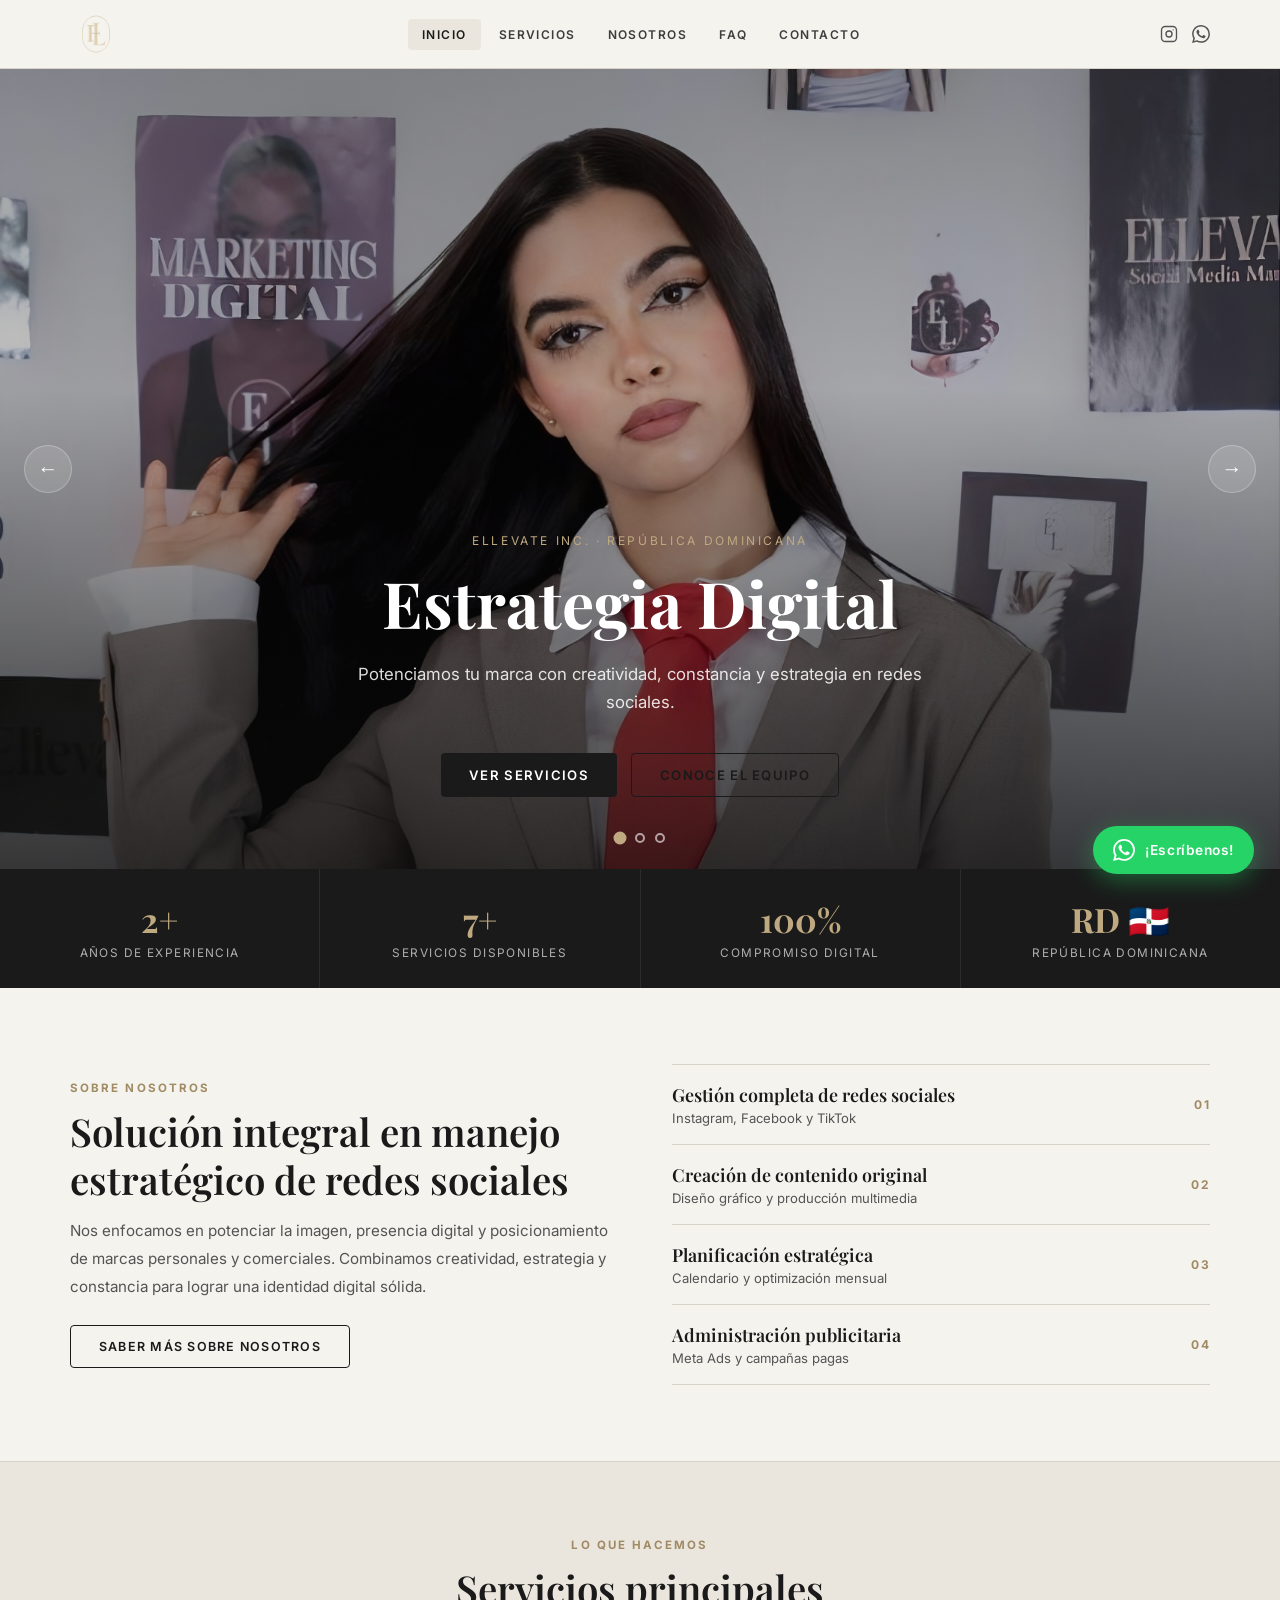
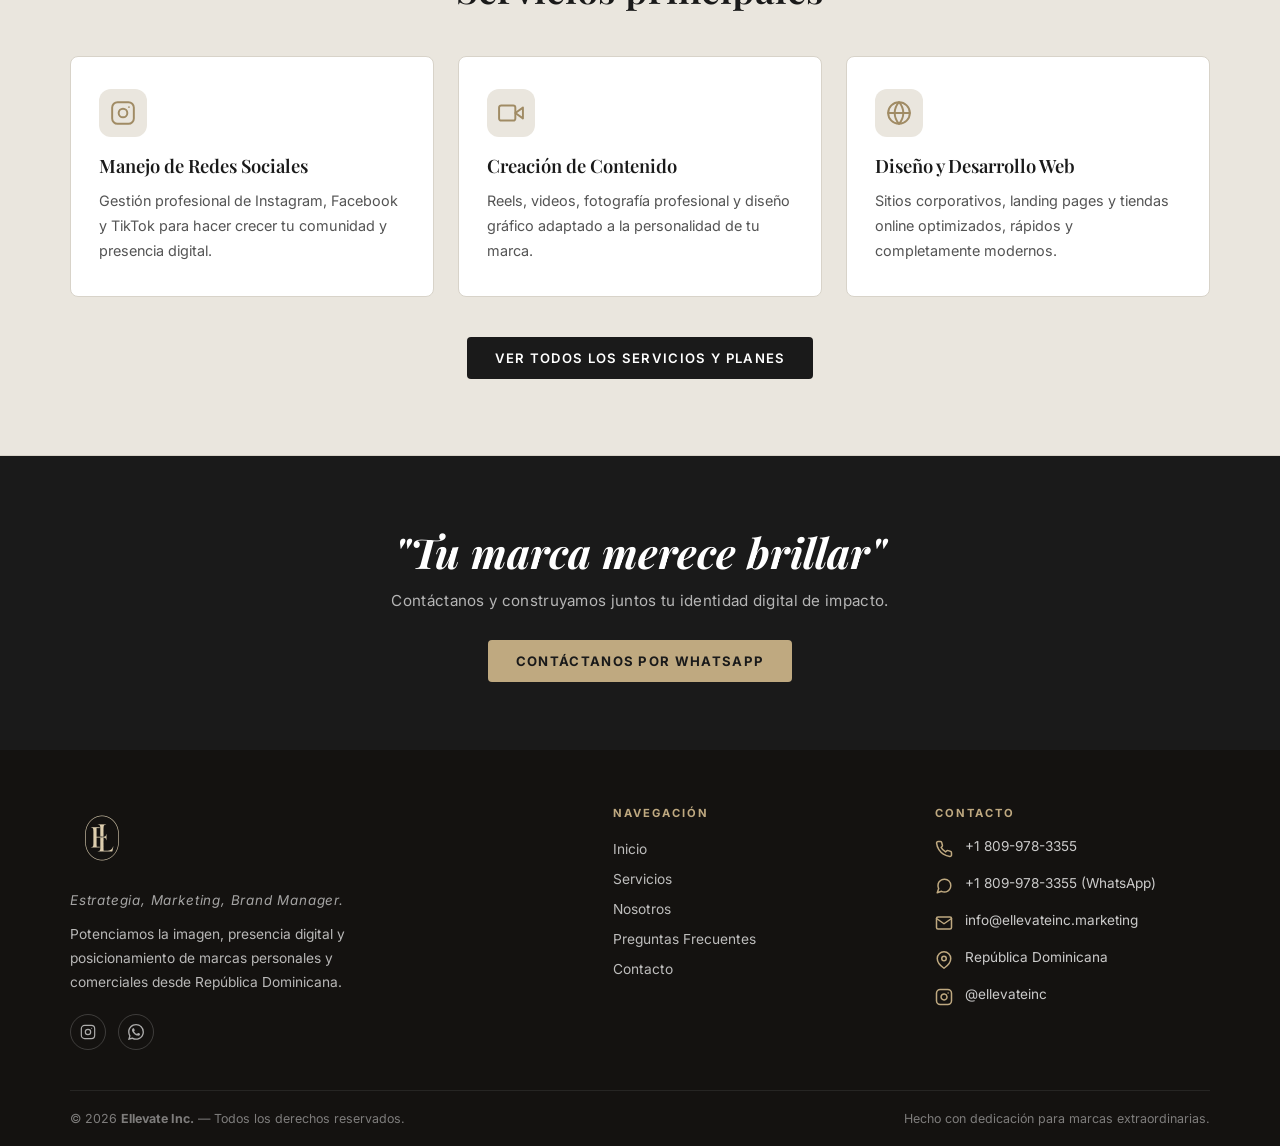
==== commit a4b7614d: "feat: actualizar sitio web de Ellevate" ====
--- a/index.html
+++ b/index.html
@@ -46,14 +46,14 @@
 
         <!-- Iconos Sociales en Header -->
         <div class="header-socials">
-          <a href="https://instagram.com/ELEVATEINC" target="_blank" rel="noopener" aria-label="Instagram">
+          <a href="https://www.instagram.com/ellevateinc?stkn=ZDNlZDc0MzIxNw==" target="_blank" rel="noopener" aria-label="Instagram">
             <svg viewBox="0 0 24 24" fill="none" stroke="currentColor" stroke-width="1.8" stroke-linecap="round" stroke-linejoin="round">
               <rect x="2" y="2" width="20" height="20" rx="5" ry="5"/>
               <circle cx="12" cy="12" r="4"/>
               <circle cx="17.5" cy="6.5" r=".8" fill="currentColor" stroke="none"/>
             </svg>
           </a>
-          <a href="https://wa.me/18098783355" target="_blank" rel="noopener" aria-label="WhatsApp">
+          <a href="https://wa.me/18099783355" target="_blank" rel="noopener" aria-label="WhatsApp">
             <svg viewBox="0 0 24 24" fill="currentColor">
               <path d="M17.472 14.382c-.297-.149-1.758-.867-2.03-.967-.273-.099-.471-.148-.67.15-.197.297-.767.966-.94 1.164-.173.199-.347.223-.644.075-.297-.15-1.255-.463-2.39-1.475-.883-.788-1.48-1.761-1.653-2.059-.173-.297-.018-.458.13-.606.134-.133.298-.347.446-.52.149-.174.198-.298.298-.497.099-.198.05-.371-.025-.52-.075-.149-.669-1.612-.916-2.207-.242-.579-.487-.5-.669-.51-.173-.008-.371-.01-.57-.01-.198 0-.52.074-.792.372-.272.297-1.04 1.016-1.04 2.479 0 1.462 1.065 2.875 1.213 3.074.149.198 2.096 3.2 5.077 4.487.709.306 1.262.489 1.694.625.712.227 1.36.195 1.871.118.571-.085 1.758-.719 2.006-1.413.248-.694.248-1.289.173-1.413-.074-.124-.272-.198-.57-.347m-5.421 7.403h-.004a9.87 9.87 0 01-5.031-1.378l-.361-.214-3.741.982.998-3.648-.235-.374a9.86 9.86 0 01-1.51-5.26c.001-5.45 4.436-9.884 9.888-9.884 2.64 0 5.122 1.03 6.988 2.898a9.825 9.825 0 012.893 6.994c-.003 5.45-4.437 9.884-9.885 9.884m8.413-18.297A11.815 11.815 0 0012.05 0C5.495 0 .16 5.335.157 11.892c0 2.096.547 4.142 1.588 5.945L.057 24l6.305-1.654a11.882 11.882 0 005.683 1.448h.005c6.554 0 11.89-5.335 11.893-11.893a11.821 11.821 0 00-3.48-8.413z"/>
             </svg>
@@ -73,7 +73,7 @@
 
       <!-- Slide 1 -->
       <div class="slide active" data-index="0">
-        <div class="slide-bg" style="background-image:url('assets/ellevate4.jpeg')"></div>
+        <div class="slide-bg" style="background-image:url('assets/ellevate4HD.jpeg')"></div>
         <div class="slide-overlay"></div>
         <div class="slide-content">
           <span class="slide-eyebrow">Ellevate Inc. · República Dominicana</span>
@@ -88,7 +88,7 @@
 
       <!-- Slide 2 -->
       <div class="slide" data-index="1">
-        <div class="slide-bg" style="background-image:url('assets/ellevate5.jpeg')"></div>
+        <div class="slide-bg" style="background-image:url('assets/ellevate5HD.jpeg')"></div>
         <div class="slide-overlay"></div>
         <div class="slide-content">
           <span class="slide-eyebrow">Ellevate Inc. · República Dominicana</span>
@@ -103,7 +103,7 @@
 
       <!-- Slide 3 -->
       <div class="slide" data-index="2">
-        <div class="slide-bg" style="background-image:url('assets/ellevate6.jpeg')"></div>
+        <div class="slide-bg" style="background-image:url('assets/ellevate6HD.jpeg')"></div>
         <div class="slide-overlay"></div>
         <div class="slide-content">
           <span class="slide-eyebrow">Ellevate Inc. · República Dominicana</span>
@@ -275,7 +275,7 @@
       <div class="container">
         <h2>"Tu marca merece brillar"</h2>
         <p>Contáctanos y construyamos juntos tu identidad digital de impacto.</p>
-        <a href="https://wa.me/18098783355?text=Hola%20Ellevate%2C%20quiero%20información%20sobre%20sus%20servicios."
+        <a href="https://wa.me/18099783355?text=Hola%20Ellevate%2C%20quiero%20información%20sobre%20sus%20servicios."
            target="_blank" rel="noopener"
            class="btn btn-gold">
           Contáctanos por WhatsApp
@@ -300,14 +300,14 @@
           <p class="footer-desc">Potenciamos la imagen, presencia digital y posicionamiento de marcas personales y comerciales desde República Dominicana.</p>
 
           <div class="footer-social">
-            <a href="https://instagram.com/ELEVATEINC" target="_blank" rel="noopener" aria-label="Instagram">
+            <a href="https://www.instagram.com/ellevateinc?stkn=ZDNlZDc0MzIxNw==" target="_blank" rel="noopener" aria-label="Instagram">
               <svg viewBox="0 0 24 24" fill="none" stroke="currentColor" stroke-width="1.8" stroke-linecap="round" stroke-linejoin="round">
                 <rect x="2" y="2" width="20" height="20" rx="5" ry="5"/>
                 <circle cx="12" cy="12" r="4"/>
                 <circle cx="17.5" cy="6.5" r=".8" fill="currentColor" stroke="none"/>
               </svg>
             </a>
-            <a href="https://wa.me/18098783355" target="_blank" rel="noopener" aria-label="WhatsApp">
+            <a href="https://wa.me/18099783355" target="_blank" rel="noopener" aria-label="WhatsApp">
               <svg viewBox="0 0 24 24" fill="currentColor">
                 <path d="M17.472 14.382c-.297-.149-1.758-.867-2.03-.967-.273-.099-.471-.148-.67.15-.197.297-.767.966-.94 1.164-.173.199-.347.223-.644.075-.297-.15-1.255-.463-2.39-1.475-.883-.788-1.48-1.761-1.653-2.059-.173-.297-.018-.458.13-.606.134-.133.298-.347.446-.52.149-.174.198-.298.298-.497.099-.198.05-.371-.025-.52-.075-.149-.669-1.612-.916-2.207-.242-.579-.487-.5-.669-.51-.173-.008-.371-.01-.57-.01-.198 0-.52.074-.792.372-.272.297-1.04 1.016-1.04 2.479 0 1.462 1.065 2.875 1.213 3.074.149.198 2.096 3.2 5.077 4.487.709.306 1.262.489 1.694.625.712.227 1.36.195 1.871.118.571-.085 1.758-.719 2.006-1.413.248-.694.248-1.289.173-1.413-.074-.124-.272-.198-.57-.347m-5.421 7.403h-.004a9.87 9.87 0 01-5.031-1.378l-.361-.214-3.741.982.998-3.648-.235-.374a9.86 9.86 0 01-1.51-5.26c.001-5.45 4.436-9.884 9.888-9.884 2.64 0 5.122 1.03 6.988 2.898a9.825 9.825 0 012.893 6.994c-.003 5.45-4.437 9.884-9.885 9.884m8.413-18.297A11.815 11.815 0 0012.05 0C5.495 0 .16 5.335.157 11.892c0 2.096.547 4.142 1.588 5.945L.057 24l6.305-1.654a11.882 11.882 0 005.683 1.448h.005c6.554 0 11.89-5.335 11.893-11.893a11.821 11.821 0 00-3.48-8.413z"/>
               </svg>
@@ -337,7 +337,7 @@
                 <path d="M22 16.92v3a2 2 0 0 1-2.18 2 19.79 19.79 0 0 1-8.63-3.07 19.5 19.5 0 0 1-6-6 19.79 19.79 0 0 1-3.07-8.67A2 2 0 0 1 4.11 2h3a2 2 0 0 1 2 1.72 12.84 12.84 0 0 0 .7 2.81 2 2 0 0 1-.45 2.11L8.09 9.91a16 16 0 0 0 6 6l1.27-1.27a2 2 0 0 1 2.11-.45 12.84 12.84 0 0 0 2.81.7A2 2 0 0 1 22 16.92z"></path>
               </svg>
             </span>
-            <div><a href="tel:+18098783355">+1 809-878-3355</a></div>
+            <div><a href="tel:+18099783355">+1 809-978-3355</a></div>
           </div>
 
           <div class="footer-contact-item">
@@ -346,7 +346,7 @@
                 <path d="M21 11.5a8.38 8.38 0 0 1-.9 3.8 8.5 8.5 0 0 1-7.6 4.7 8.38 8.38 0 0 1-3.8-.9L3 21l1.9-5.7a8.38 8.38 0 0 1-.9-3.8 8.5 8.5 0 0 1 4.7-7.6 8.38 8.38 0 0 1 3.8-.9h.5a8.48 8.48 0 0 1 8 8v.5z"></path>
               </svg>
             </span>
-            <div><a href="https://wa.me/18098783355" target="_blank" rel="noopener">+1 809-878-3355 (WhatsApp)</a></div>
+            <div><a href="https://wa.me/18099783355" target="_blank" rel="noopener">+1 809-978-3355 (WhatsApp)</a></div>
           </div>
 
           <div class="footer-contact-item">
@@ -377,7 +377,7 @@
                 <line x1="17.5" y1="6.5" x2="17.51" y2="6.5"></line>
               </svg>
             </span>
-            <div><a href="https://instagram.com/ELEVATEINC" target="_blank" rel="noopener">@ELEVATEINC</a></div>
+            <div><a href="https://www.instagram.com/ellevateinc?stkn=ZDNlZDc0MzIxNw==" target="_blank" rel="noopener">@ellevateinc</a></div>
           </div>
 
         </div>
@@ -393,7 +393,7 @@
   </footer>
 
   <!-- ======= BOTÓN FLOTANTE WHATSAPP ======= -->
-  <a href="https://wa.me/18098783355?text=Hola%20Ellevate%20Inc.%2C%20me%20interesa%20obtener%20información."
+  <a href="https://wa.me/18099783355?text=Hola%20Ellevate%20Inc.%2C%20me%20interesa%20obtener%20información."
      class="whatsapp-float"
      target="_blank"
      rel="noopener"
